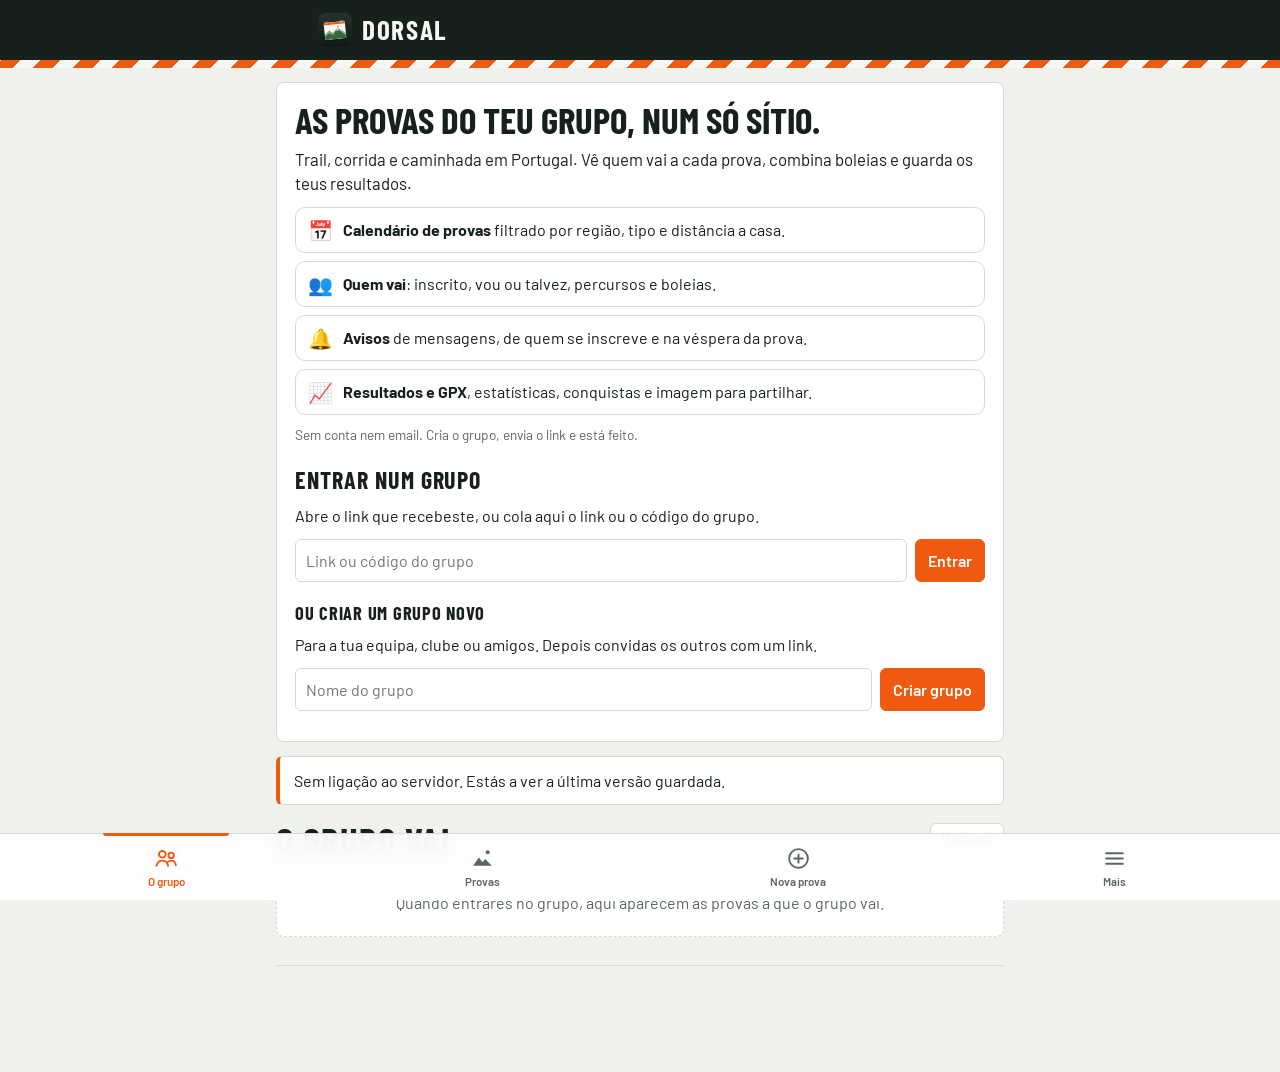
==== index.html @ 6f3d1b18 "Revisão: índices, função antiga de criar grupo fechada, registo anónimo de erros, nota na privacidad" ====
<!doctype html>
<html lang="pt-PT">
<head>
<meta charset="utf-8">
<meta name="viewport" content="width=device-width,initial-scale=1,viewport-fit=cover">
<title>Dorsal</title>
<meta name="description" content="Quem do grupo vai a que prova de trail, com o link de inscrição à mão.">
<meta name="theme-color" content="#17211B">
<link rel="manifest" href="manifest.webmanifest?v=2">
<link rel="icon" href="icons/dorsal-v2.svg" type="image/svg+xml">
<link rel="apple-touch-icon" href="icons/apple-touch-icon-v2.png">
<meta name="apple-mobile-web-app-capable" content="yes">
<meta name="apple-mobile-web-app-title" content="Dorsal">
<meta name="apple-mobile-web-app-status-bar-style" content="black-translucent">
<link rel="preconnect" href="https://fonts.googleapis.com">
<link rel="stylesheet" href="https://fonts.googleapis.com/css2?family=Barlow+Condensed:wght@500;600;700&family=Barlow:wght@400;500;600&display=swap">
<link rel="stylesheet" href="app.css?v=42">
</head>
<body>
<div class="topbar"><div class="wrap brand"><button class="menu-btn" id="menuBtn" aria-label="Abrir menu" aria-expanded="false" aria-controls="menu"><span></span><span></span><span></span></button><img src="icons/dorsal-v2.svg" alt="" width="34" height="34"><span>Dorsal</span><button class="me-btn" id="meBtn" hidden></button></div></div>
<div class="ribbon" aria-hidden="true"></div>
<div class="scrim" id="scrim" hidden></div>
<nav class="drawer" id="menu" aria-label="Secções" hidden>
  <div class="drawer-head"><span>Dorsal</span><button class="drawer-x" id="menuX" aria-label="Fechar menu">✕</button></div>
  <ul id="menuList"></ul>
  <p class="drawer-foot">Conteúdos com fontes no fim de cada secção. Não substituem aconselhamento médico.</p>
</nav>
<div id="ptr" class="ptr" aria-hidden="true"><span class="ptr-ic"></span><span class="ptr-t">Puxa para actualizar</span></div>
<main class="wrap">
  <section id="pg-sec" hidden></section>
  <div id="pg-provas">

  <section id="entrar" class="panel" hidden>
    <div id="hero" class="hero" hidden>
      <h1>As provas do teu grupo, num só sítio.</h1>
      <p class="lead">Trail, corrida e caminhada em Portugal. Vê quem vai a cada prova, combina boleias e guarda os teus resultados.</p>
      <ul class="feat">
        <li><b>📅</b><span><strong>Calendário de provas</strong> filtrado por região, tipo e distância a casa.</span></li>
        <li><b>👥</b><span><strong>Quem vai</strong>: inscrito, vou ou talvez, percursos e boleias.</span></li>
        <li><b>🔔</b><span><strong>Avisos</strong> de mensagens, de quem se inscreve e na véspera da prova.</span></li>
        <li><b>📈</b><span><strong>Resultados e GPX</strong>, estatísticas, conquistas e imagem para partilhar.</span></li>
      </ul>
      <p class="hint">Sem conta nem email. Cria o grupo, envia o link e está feito.</p>
    </div>
    <div class="row between"><h2>Entrar num grupo</h2><button class="linkbtn" id="entrarX" type="button" hidden>Cancelar</button></div>
    <p>Abre o link que recebeste, ou cola aqui o link ou o código do grupo.</p>
    <form id="codigoForm" class="inline">
      <input id="codigo" autocomplete="off" placeholder="Link ou código do grupo" aria-label="Link ou código do grupo">
      <button class="btn primary" type="submit">Entrar</button>
    </form>
    <p class="hint" id="codigoMsg"></p>
    <h2 class="sub2">Ou criar um grupo novo</h2>
    <p>Para a tua equipa, clube ou amigos. Depois convidas os outros com um link.</p>
    <form id="criarForm" class="inline">
      <input id="criarNome" maxlength="40" autocomplete="off" placeholder="Nome do grupo" aria-label="Nome do grupo novo">
      <button class="btn primary" type="submit">Criar grupo</button>
    </form>
    <p class="hint" id="criarMsg"></p>
  </section>

  <section id="quem" class="panel" hidden>
    <h2>Quem és tu?</h2>
    <p>Escolhe o teu nome. O telemóvel lembra-se para a próxima.</p>
    <div class="names" id="nomes"></div>
    <form id="novoForm" class="inline">
      <input id="novoNome" maxlength="30" placeholder="Não estou na lista: o meu nome" aria-label="O teu nome">
      <button class="btn primary" type="submit">Juntar-me</button>
    </form>
  </section>

  <div id="status" class="notice" hidden><p id="statusText"></p></div>

  <div id="app">
    <section id="view-prova" hidden></section>
    <div id="lista">
    <div class="pg-head" id="pgHead"><h1 id="pgTitle">O grupo vai</h1><button class="btn small" id="resumoBtn" aria-label="Resumo para o WhatsApp">Resumo</button>
      <div class="seg vista" id="vistaSeg" role="group" aria-label="Vista"><button type="button" data-v="lista">Lista</button><button type="button" data-v="cal">Calendário</button></div></div>

    <section id="resumo" class="msg" hidden>
      <p class="hint">Provas das próximas 6 semanas em que alguém do grupo marcou presença.</p>
      <textarea id="resumoText" readonly aria-label="Resumo para o WhatsApp"></textarea>
      <div class="row"><button class="btn primary small" id="resumoCopy">Copiar</button><a class="btn small" id="resumoWa" target="_blank" rel="noopener">Abrir no WhatsApp</a></div>
    </section>

    <section id="view-grupo"></section>

    <section id="view-todas" hidden>
      <div class="regioes" id="regioes" role="group" aria-label="Região"></div>
      <div class="regioes tiposbar" id="tipos" role="group" aria-label="Tipo de percurso"></div>
      <p class="hint" id="tiposTxt"></p>
      <div class="searchrow">
        <input class="q" id="q" type="search" placeholder="Procurar prova ou terra" aria-label="Procurar">
        <button class="btn" id="maisBtn" type="button" aria-expanded="false" aria-controls="maisFiltros">Filtros</button>
      </div>
      <div id="maisFiltros" class="mais" hidden>
        <div class="tools2">
          <label>Distrito<select id="fDistrito"><option value="">Todos os distritos</option></select></label>
          <label>Mês<select id="fMes"><option value="">Todos os meses</option></select></label>
        </div>
        <div class="mf-bloco">
          <strong>Distância de casa</strong>
          <div class="inline"><button class="btn small" id="geoBtn" type="button">Usar a minha localização</button><input id="casaIn" list="concelhosList" autocomplete="off" placeholder="ou escreve o teu concelho" aria-label="O teu concelho"></div>
          <p class="hint" id="casaTxt"></p>
          <div class="chips" id="raios" role="group" aria-label="Raio"></div>
        </div>
      </div>
      <datalist id="concelhosList"></datalist>
      <div id="todasList"></div>
    </section>

    <section id="view-nova" hidden>
      <div class="seg novatipo" id="novaTipo" role="group" aria-label="O que queres marcar">
        <button type="button" data-t="prova" aria-pressed="true">Prova</button><button type="button" data-t="treino" aria-pressed="false">Treino do grupo</button>
      </div>
      <form class="form" id="novaForm">
        <label class="full" for="nNome"><span id="nNomeL">Nome da prova</span><input id="nNome" required maxlength="120"></label>
        <label for="nData">Data<input id="nData" type="date" required></label>
        <label for="nHora" class="sotreino" hidden>Hora<input id="nHora" type="time"></label>
        <label class="sotreino" for="nRep" hidden>Repetir<select id="nRep"><option value="1">Só este dia</option><option value="4">Todas as semanas, 4 semanas</option><option value="8">Todas as semanas, 8 semanas</option><option value="12">Todas as semanas, 12 semanas</option></select></label>
        <label class="full sotreino" for="nPonto" hidden>Ponto de encontro<input id="nPonto" maxlength="120" placeholder="Por exemplo: parque de estacionamento da Peninha"></label>
        <label for="nDistrito">Distrito<select id="nDistrito"></select></label>
        <label for="nConcelho">Concelho ou terra<input id="nConcelho" maxlength="80"></label>
        <label for="nDist"><span id="nDistL">Distâncias <span class="hint">por exemplo 12K, 25K, caminhada 8K</span></span><input id="nDist" maxlength="120"></label>
        <label class="full soprova" for="nInsc">Link de inscrição<input id="nInsc" type="url" placeholder="https://"></label>
        <label class="full" for="nInfo"><span id="nInfoL">Link com mais informação</span><input id="nInfo" type="url" placeholder="https://"></label>
        <div class="full row"><button class="btn primary" type="submit" id="novaBtn">Acrescentar prova</button><span class="hint" id="novaMsg"></span></div>
      </form>
    </section>
    </div>
  </div>

  <footer class="foot">
    <button class="linkbtn" id="partilhar">Convidar alguém para o grupo</button>
    <button class="linkbtn" id="editarBtn" hidden>Nome e logótipo do grupo</button>
    <button class="linkbtn" id="pushBtn" hidden>Activar notificações</button>
    <button class="linkbtn" id="sair">Mudar de pessoa</button>
  </footer>
  <section id="convite" class="panel" hidden>
    <div class="row between"><h2>Convidar para o grupo</h2><button class="linkbtn" id="conviteX" type="button">Fechar</button></div>
    <p>Quem está ao teu lado aponta a câmara do telemóvel para o código. Para os outros, envia o link.</p>
    <div class="qr" id="qrBox" aria-label="Código QR com o link do grupo"></div>
    <div class="row"><button class="btn primary small" id="conviteShare" type="button">Enviar link</button><button class="btn small" id="conviteCopy" type="button">Copiar link</button></div>
    <p class="hint">Quem tiver este link entra no grupo. Partilha-o só com quem queres lá.</p>
  </section>
  <section id="editarGrupo" class="panel" hidden>
    <h2>O vosso grupo</h2>
    <form id="gForm" class="form gform">
      <div class="full row"><img id="gPrev" class="gprev" src="icons/dorsal-v2.svg" alt="Logótipo do grupo" width="72" height="72">
        <div class="row"><label class="btn small" for="gFicheiro">Escolher imagem</label><input id="gFicheiro" type="file" accept="image/*" class="vh"><button type="button" class="linkbtn" id="gTirar">Tirar logótipo</button></div></div>
      <label class="full" for="gNome">Nome do grupo<input id="gNome" maxlength="40" required></label>
      <div class="full row"><button class="btn primary" type="submit">Guardar</button><span class="hint" id="gMsg"></span></div>
    </form>
    <p class="hint">Fica igual para todos os membros do grupo.</p>
    <div id="adminBox" class="adminbox"></div>
  </section>
  </div>
</main>
<nav class="bottomnav" aria-label="Navegação">
  <button class="tab" id="tab-grupo" data-tab="grupo"><svg viewBox="0 0 24 24" aria-hidden="true"><circle cx="8" cy="8" r="3.2"/><circle cx="16.5" cy="9" r="2.6"/><path d="M2.5 19c.6-3.3 2.8-5 5.5-5s4.9 1.7 5.5 5M13.5 15.2c.9-.8 1.9-1.2 3-1.2 2.3 0 4 1.5 4.5 4.5"/></svg><span>O grupo</span><b class="badge" id="nGrupo"></b></button>
  <button class="tab" id="tab-todas" data-tab="todas"><svg viewBox="0 0 24 24" aria-hidden="true"><path d="M3 19l5.5-8 3.5 4.5 2.5-3L21 19z"/><circle cx="17" cy="6" r="2"/></svg><span>Provas</span><b class="badge muted" id="nTodas"></b></button>
  <button class="tab" id="tab-nova" data-tab="nova"><svg viewBox="0 0 24 24" aria-hidden="true"><circle cx="12" cy="12" r="9"/><path d="M12 8v8M8 12h8"/></svg><span>Nova prova</span></button>
  <button class="tab" id="tab-menu" type="button"><svg viewBox="0 0 24 24" aria-hidden="true"><path d="M4 7h16M4 12h16M4 17h16"/></svg><span>Mais</span></button>
</nav>
<div class="toast" id="toast" hidden></div>
<script src="config.js?v=42"></script>
<script src="conteudos.js?v=42"></script>
<script src="lugares.js?v=42"></script>
<script src="gpx.js?v=42"></script>
<script src="app.js?v=42"></script>
</body>
</html>
---- app.css ----
/* Dorsal: uma coluna de "dorsais" (cartões de prova com a data em forma de dorsal) sob a fita de balizagem. */
:root{
  --bg:#eef1ec; --surface:#ffffff; --fg:#17211b; --muted:#5b685f; --line:#d5dbd2;
  --accent:#ee5a0f; --accent-ink:#ffffff; --green:#2e6b43; --green-soft:#e1efe5;
  --orange-soft:#fde9dc; --chip:#f3f5f1; --bar:#17211b; --bar-ink:#f6f7f2;
  --display:"Barlow Condensed","Arial Narrow",system-ui,sans-serif;
  --body:"Barlow",system-ui,-apple-system,"Segoe UI",sans-serif;
  color-scheme:light;
}
@media (prefers-color-scheme: dark){:root{
  --bg:#0f1511; --surface:#18201a; --fg:#e6ece5; --muted:#9aa89e; --line:#2c372f;
  --accent:#ff7a33; --accent-ink:#1a0d04; --green:#7fc495; --green-soft:#1f3326;
  --orange-soft:#3a2416; --chip:#202a22; --bar:#0b100c; color-scheme:dark}}
*{box-sizing:border-box}
[hidden]{display:none!important}
html{-webkit-text-size-adjust:100%}
body{margin:0;background:var(--bg);color:var(--fg);font-family:var(--body);font-size:16px;line-height:1.45;padding-bottom:calc(92px + env(safe-area-inset-bottom,0px))}
.wrap{max-width:760px;margin:0 auto;padding-left:max(16px,env(safe-area-inset-left,0px));padding-right:max(16px,env(safe-area-inset-right,0px))}
.topbar{background:var(--bar);color:var(--bar-ink);padding-top:env(safe-area-inset-top,0px);position:sticky;top:0;z-index:5}
.brand{display:flex;align-items:center;gap:10px;padding-block:10px}
.brand > span{font-family:var(--display);font-weight:700;font-size:1.7rem;letter-spacing:.06em;text-transform:uppercase}
@media (max-width:420px){.brand > span{font-size:1.45rem;letter-spacing:.04em}.brand{gap:8px}}
.ribbon{height:8px;background:repeating-linear-gradient(-45deg,var(--accent) 0 14px,#f6f7f2 14px 28px)}
.sub{color:var(--muted);margin:14px 0 4px}
button,input,select,textarea{font:inherit;color:inherit}
button{cursor:pointer}
:focus-visible{outline:3px solid var(--accent);outline-offset:2px}
.me-btn{margin-left:auto;display:flex;align-items:center;gap:8px;max-width:60%;min-width:0;border:1px solid #3a463d;background:rgba(255,255,255,.04);color:var(--bar-ink);border-radius:999px;padding:4px 14px 4px 4px;font-weight:600;text-align:left}
.me-btn .glogo{width:32px;height:32px;border-radius:50%;flex:none;object-fit:cover;box-shadow:0 0 0 2px rgba(246,247,242,.18)}
.me-btn .gtxt{display:flex;flex-direction:column;min-width:0;line-height:1.15}
.me-btn .gnome{font-family:var(--display);font-weight:700;text-transform:uppercase;letter-spacing:.04em;font-size:.95rem;white-space:nowrap;overflow:hidden;text-overflow:ellipsis}
.me-btn .pnome{font-size:.78rem;font-weight:500;opacity:.8;white-space:nowrap;overflow:hidden;text-overflow:ellipsis}
.me-btn:not(:has(.glogo)){padding-left:14px}
.panel{background:var(--surface);border:1px solid var(--line);border-radius:8px;padding:18px;margin:14px 0}
.panel h2{font-family:var(--display);text-transform:uppercase;letter-spacing:.04em;margin:0 0 6px;font-size:1.5rem}
.panel p{margin:0 0 12px}
.names{display:flex;flex-wrap:wrap;gap:8px;margin-bottom:14px}
.names button{border:1px solid var(--line);background:var(--chip);border-radius:999px;padding:7px 14px;font-weight:600}
.notice{background:var(--surface);border:1px solid var(--line);border-left:4px solid var(--accent);padding:12px 14px;border-radius:6px;margin:10px 0}
.notice p{margin:0}
.row{display:flex;flex-wrap:wrap;gap:8px;align-items:center}
.between{justify-content:space-between}
.inline{display:flex;gap:8px;flex-wrap:wrap}
.inline input{flex:1 1 200px;min-width:0}
.tabs{display:flex;gap:4px;border-bottom:2px solid var(--line);margin:10px 0 14px;overflow-x:auto}
.tab{background:none;border:0;padding:10px 12px;font-family:var(--display);font-weight:600;font-size:1.15rem;text-transform:uppercase;letter-spacing:.04em;color:var(--muted);border-bottom:3px solid transparent;margin-bottom:-2px;white-space:nowrap}
.tab[aria-selected="true"]{color:var(--fg);border-bottom-color:var(--accent)}
.tab .n{font-variant-numeric:tabular-nums;font-weight:500}
.tools{display:grid;grid-template-columns:1fr 1fr 1fr;gap:8px;margin-bottom:12px}
input,select{padding:9px 10px;border:1px solid var(--line);border-radius:6px;background:var(--surface);min-width:0;width:100%}
@media (max-width:560px){.tools{grid-template-columns:1fr 1fr}.tools .q{grid-column:1/-1}}
.btn{border:1px solid var(--line);background:var(--surface);color:var(--fg);border-radius:6px;padding:8px 12px;font-weight:600;text-decoration:none;display:inline-block}
.btn.primary{background:var(--accent);color:var(--accent-ink);border-color:var(--accent)}
.btn.small{padding:5px 10px;font-size:.9rem}
.month{font-family:var(--display);text-transform:uppercase;letter-spacing:.08em;font-weight:600;color:var(--muted);margin:22px 0 8px;font-size:1rem}
.list{display:flex;flex-direction:column;gap:10px}
.card{display:grid;grid-template-columns:78px 1fr;gap:14px;background:var(--surface);border:1px solid var(--line);border-radius:8px;padding:14px}
.bib{position:relative;align-self:start;border:2px solid var(--fg);border-radius:6px;text-align:center;padding:12px 4px 6px;background:var(--surface)}
.bib::before,.bib::after{content:"";position:absolute;top:5px;width:6px;height:6px;border-radius:50%;background:var(--bg);border:1px solid var(--muted)}
.bib::before{left:6px}.bib::after{right:6px}
.bib .d{font-family:var(--display);font-weight:700;font-size:2.1rem;line-height:1;font-variant-numeric:tabular-nums}
.bib .m{font-family:var(--display);font-weight:600;text-transform:uppercase;letter-spacing:.08em;font-size:.95rem}
.bib .w{font-size:.75rem;color:var(--muted)}
.info{min-width:0;display:flex;flex-direction:column;gap:6px}
.info h3{margin:0;font-family:var(--display);font-weight:600;font-size:1.35rem;line-height:1.1;overflow-wrap:anywhere}
.meta{color:var(--muted);font-size:.92rem}
.meta strong{color:var(--fg);font-weight:600}
.dist{display:flex;flex-wrap:wrap;gap:4px}
.dist span{background:var(--chip);border-radius:4px;padding:1px 7px;font-size:.82rem}
.people{display:flex;flex-wrap:wrap;gap:5px}
.p{border-radius:999px;padding:2px 10px;font-size:.85rem;border:1px solid transparent}
.p.inscrito{background:var(--green-soft);color:var(--green);border-color:var(--green);font-weight:600}
.p.vou{background:var(--orange-soft);border-color:var(--accent)}
.p.talvez{border:1px dashed var(--muted);color:var(--muted)}
.seg{display:inline-flex;align-self:flex-start;border:1px solid var(--line);border-radius:6px;overflow:hidden}
.seg button{border:0;background:var(--surface);padding:6px 11px;font-weight:600;font-size:.9rem;border-right:1px solid var(--line)}
.seg button:last-child{border-right:0}
.seg button[aria-pressed="true"].inscrito{background:var(--green);color:var(--surface)}
.seg button[aria-pressed="true"].vou{background:var(--accent);color:var(--accent-ink)}
.seg button[aria-pressed="true"].talvez{background:var(--muted);color:var(--surface)}
.links{display:flex;flex-wrap:wrap;gap:14px;align-items:center;font-size:.93rem}
.links a{color:var(--fg);font-weight:600;text-decoration-color:var(--accent);text-underline-offset:3px}
.linkbtn{background:none;border:0;padding:0;font-weight:600;text-decoration:underline;text-decoration-color:var(--line);text-underline-offset:3px;color:var(--muted)}
.msg{margin:6px 0;display:flex;flex-direction:column;gap:6px}
.msg textarea{width:100%;min-height:150px;border:1px solid var(--line);border-radius:6px;background:var(--bg);padding:10px;font-size:.92rem;resize:vertical}
.empty{background:var(--surface);border:1px dashed var(--line);border-radius:8px;padding:22px;color:var(--muted);text-align:center}
.form{background:var(--surface);border:1px solid var(--line);border-radius:8px;padding:16px;display:grid;grid-template-columns:1fr 1fr;gap:12px}
.form label{display:flex;flex-direction:column;gap:4px;font-weight:600;font-size:.92rem;min-width:0}
.form .full{grid-column:1/-1}
@media (max-width:560px){.form{grid-template-columns:1fr}.card{grid-template-columns:64px 1fr;gap:10px}.bib .d{font-size:1.7rem}}
.hint{color:var(--muted);font-size:.85rem;font-weight:400}
.owner{font-size:.82rem;color:var(--muted);font-variant-numeric:tabular-nums}
.foot{display:flex;gap:18px;flex-wrap:wrap;margin-top:28px;padding-top:14px;border-top:1px solid var(--line)}
.titlebtn{all:unset;cursor:pointer;text-decoration:underline;text-decoration-color:transparent;text-underline-offset:3px}
.titlebtn:hover,.titlebtn:focus-visible{text-decoration-color:var(--accent)}
.back{background:none;border:0;padding:12px 0 6px;font-weight:600;color:var(--muted)}
.detalhe{display:flex;flex-direction:column;gap:14px;margin-top:4px}
.detalhe .titulo{margin:0;font-family:var(--display);font-weight:700;font-size:1.7rem;line-height:1.05;overflow-wrap:anywhere}
.eu{display:flex;flex-wrap:wrap;gap:10px;align-items:center}
.gente{display:flex;flex-direction:column;gap:10px}
.grupo-bloco{background:var(--surface);border:1px solid var(--line);border-radius:8px;padding:12px 14px}
.grupo-bloco.inscrito{border-left:4px solid var(--green)}
.grupo-bloco.vou{border-left:4px solid var(--accent)}
.grupo-bloco.talvez{border-left:4px dashed var(--muted)}
.grupo-bloco h3{margin:0 0 6px;font-family:var(--display);text-transform:uppercase;letter-spacing:.05em;font-size:1.1rem}
.grupo-bloco h3 .n{color:var(--muted);font-variant-numeric:tabular-nums}
.grupo-bloco p{margin:0}
.pessoas{list-style:none;margin:0;padding:0;display:flex;flex-direction:column}
.pessoa{display:flex;justify-content:space-between;align-items:center;padding:7px 0;border-top:1px solid var(--line)}
.pessoa:first-child{border-top:0}
.pessoa .nome{font-weight:600}
.pessoa .tag{font-size:.8rem;color:var(--green);font-weight:600}
.falta summary{cursor:pointer;color:var(--muted);font-weight:600}
.falta p{margin:6px 0 0}
.menu-btn{display:inline-flex;flex-direction:column;justify-content:center;gap:4px;width:40px;height:40px;margin-left:-8px;padding:9px;background:none;border:0;border-radius:6px}
.menu-btn span{display:block;height:2px;background:var(--bar-ink);border-radius:2px}
.scrim{position:fixed;inset:0;background:rgba(0,0,0,.45);z-index:20}
.drawer{position:fixed;top:0;bottom:0;left:0;width:min(84vw,320px);background:var(--surface);z-index:21;display:flex;flex-direction:column;padding-top:env(safe-area-inset-top,0px);padding-bottom:env(safe-area-inset-bottom,0px);box-shadow:4px 0 24px rgba(0,0,0,.25);overflow-y:auto;animation:entra .18s ease-out}
@keyframes entra{from{transform:translateX(-100%)}to{transform:none}}
@media (prefers-reduced-motion:reduce){.drawer{animation:none}}
.drawer-head{display:flex;align-items:center;justify-content:space-between;background:var(--bar);color:var(--bar-ink);padding:14px 16px;border-bottom:6px solid var(--accent)}
.drawer-head span{font-family:var(--display);font-weight:700;font-size:1.5rem;letter-spacing:.06em;text-transform:uppercase}
.drawer-x{background:none;border:0;color:var(--bar-ink);font-size:1.2rem;padding:6px}
.drawer ul{list-style:none;margin:8px 0;padding:0}
.drawer li a{display:flex;align-items:center;gap:12px;padding:12px 18px;color:var(--fg);text-decoration:none;font-weight:600;border-left:4px solid transparent}
.drawer li a[aria-current="page"]{border-left-color:var(--accent);background:var(--chip)}
.drawer li a .ic{width:26px;text-align:center;color:var(--accent);font-size:1.05rem}
.drawer li.sep{height:1px;background:var(--line);margin:6px 16px}
.drawer-foot{margin:auto 16px 16px;color:var(--muted);font-size:.8rem}
.sec h1{font-family:var(--display);text-transform:uppercase;letter-spacing:.04em;font-size:2rem;line-height:1;margin:18px 0 6px}
.sec .lead{color:var(--muted);margin:0 0 14px}
.sec h2{font-family:var(--display);text-transform:uppercase;letter-spacing:.05em;font-size:1.25rem;margin:22px 0 6px}
.sec p{margin:0 0 10px}
.sec ul.pl{margin:0 0 10px;padding-left:20px}
.sec ul.pl li{margin-bottom:5px}
.sec sup a{color:var(--accent);text-decoration:none;font-weight:600;font-size:.75em;padding:0 1px}
.factos{display:grid;grid-template-columns:repeat(auto-fit,minmax(150px,1fr));gap:8px;margin:6px 0 4px}
.facto{background:var(--surface);border:1px solid var(--line);border-top:4px solid var(--accent);border-radius:8px;padding:12px}
.facto b{display:block;font-family:var(--display);font-size:1.7rem;line-height:1.05;font-variant-numeric:tabular-nums}
.facto span{font-size:.88rem;color:var(--muted)}
.nota{background:var(--surface);border:1px solid var(--line);border-left:4px solid var(--green);border-radius:6px;padding:10px 12px;font-size:.92rem;margin:12px 0}
.linha{list-style:none;margin:8px 0;padding:0 0 0 18px;border-left:3px solid var(--line)}
.linha li{position:relative;margin-bottom:16px}
.linha li::before{content:"";position:absolute;left:-26px;top:5px;width:13px;height:13px;border-radius:50%;background:var(--surface);border:3px solid var(--accent)}
.linha b{display:block;font-family:var(--display);font-size:1.2rem;letter-spacing:.03em}
.termos{margin:6px 0;display:flex;flex-direction:column;gap:2px}
.termos dt{font-weight:600;margin-top:10px}
.termos dd{margin:2px 0 0;color:var(--muted)}
.check{background:var(--surface);border:1px solid var(--line);border-radius:8px;padding:10px 14px;margin:10px 0}
.check h2{margin:4px 0 6px}
.check label{display:flex;gap:10px;align-items:flex-start;padding:7px 0;border-top:1px solid var(--line);cursor:pointer}
.check label:first-of-type{border-top:0}
.check input{width:20px;height:20px;flex:none;margin:1px 0 0;accent-color:var(--green)}
.check input:checked+span{color:var(--muted);text-decoration:line-through}
.prog{font-size:.9rem;color:var(--muted);margin:0 0 4px}
.calc{background:var(--surface);border:1px solid var(--line);border-radius:8px;padding:14px;margin:12px 0}
.calc h2{margin:0 0 8px}
.calc .campos{display:grid;grid-template-columns:1fr 1fr;gap:10px}
.calc label{display:flex;flex-direction:column;gap:4px;font-weight:600;font-size:.9rem}
.calc .res{margin-top:12px;padding-top:10px;border-top:1px solid var(--line)}
.calc .res b{font-family:var(--display);font-size:1.6rem;font-variant-numeric:tabular-nums}
.fontes{margin-top:26px;padding-top:12px;border-top:2px solid var(--line);font-size:.85rem;color:var(--muted)}
.fontes ol{padding-left:22px;margin:6px 0}
.fontes li{margin-bottom:6px;overflow-wrap:anywhere}
.fontes a{color:var(--muted)}
.gprev{width:72px;height:72px;border-radius:50%;object-fit:cover;border:1px solid var(--line);margin-right:8px}
.vh{position:absolute;width:1px;height:1px;opacity:0;pointer-events:none}
.gform{padding:0;border:0}
.tiposbar{margin-top:0!important}
#tiposTxt{margin:-4px 0 8px}
.regioes{display:flex;gap:6px;margin-top:12px;overflow-x:auto;padding:2px 0 10px;margin-bottom:2px;scrollbar-width:none}
.regioes::-webkit-scrollbar{display:none}
.chip-reg{flex:none;border:1px solid var(--line);background:var(--surface);border-radius:999px;padding:6px 12px;font-weight:600;font-size:.9rem;white-space:nowrap}
.chip-reg .n{color:var(--muted);font-weight:500;font-variant-numeric:tabular-nums}
.chip-reg[aria-pressed="true"]{background:var(--fg);color:var(--bg);border-color:var(--fg)}
.chip-reg[aria-pressed="true"] .n{color:inherit;opacity:.75}
.mais{background:var(--surface);border:1px solid var(--line);border-radius:8px;padding:12px 14px;margin:10px 0 4px;display:flex;flex-direction:column;gap:14px}
.mf-bloco{display:flex;flex-direction:column;gap:8px}
.mf-bloco .hint{margin:0}
.chips{display:flex;flex-wrap:wrap;gap:6px}
.chip-reg:disabled{opacity:.45}
#maisBtn{margin-bottom:4px}
.acoes{display:flex;flex-wrap:wrap;gap:8px}
.meteo{display:flex;flex-wrap:wrap;align-items:baseline;gap:4px 10px;background:var(--surface);border:1px solid var(--line);border-radius:8px;padding:10px 14px}
.meteo b{font-family:var(--display);font-size:1.5rem;font-variant-numeric:tabular-nums}
.meteo small{flex-basis:100%;color:var(--muted);font-size:.78rem}
.plano{display:flex;flex-direction:column;gap:8px;background:var(--surface);border:1px solid var(--line);border-radius:8px;padding:12px 14px}
.plano select,.plano input{max-width:320px}
.lug{display:flex;align-items:center;gap:8px;font-size:.92rem}
.lug select{width:auto}
.ptag{display:flex;gap:6px;flex-wrap:wrap;justify-content:flex-end;font-size:.8rem;color:var(--muted)}
.ptag .car{color:var(--green);font-weight:600}
.ptag .car.precisa{color:var(--accent)}
.boleias{border-left:4px solid var(--green)}
.boleias p{margin:4px 0 0}
.proxima{display:flex;flex-direction:column;align-items:flex-start;gap:2px;width:100%;text-align:left;background:var(--fg);color:var(--bg);border:0;border-radius:10px;padding:14px 16px;margin:4px 0 10px;border-left:6px solid var(--accent)}
.proxima .k{font-size:.75rem;text-transform:uppercase;letter-spacing:.08em;opacity:.75;font-weight:600}
.proxima .t{font-family:var(--display);font-weight:700;font-size:1.45rem;line-height:1.1}
.proxima .s{font-size:.88rem;opacity:.85}
.drawer li.lbl{padding:8px 18px 2px;font-size:.75rem;text-transform:uppercase;letter-spacing:.08em;color:var(--muted);font-weight:600}
.panel h2.sub2{font-size:1.15rem;margin-top:18px}
.bottomnav{position:fixed;left:0;right:0;bottom:0;z-index:15;display:grid;grid-template-columns:repeat(4,1fr);background:color-mix(in srgb,var(--surface) 92%,transparent);backdrop-filter:saturate(1.4) blur(12px);-webkit-backdrop-filter:saturate(1.4) blur(12px);border-top:1px solid var(--line);padding:6px max(8px,env(safe-area-inset-left,0px)) calc(6px + env(safe-area-inset-bottom,0px))}
.bottomnav .tab{position:relative;display:flex;flex-direction:column;align-items:center;gap:2px;background:none;border:0;padding:6px 0 4px;color:var(--muted);font-family:var(--body);font-size:.72rem;font-weight:600;text-transform:none;letter-spacing:0;margin:0}
.bottomnav svg{width:25px;height:25px;fill:none;stroke:currentColor;stroke-width:1.8;stroke-linecap:round;stroke-linejoin:round}
.bottomnav #tab-todas svg path,.bottomnav #tab-todas svg circle{fill:currentColor;stroke:none}
.bottomnav .tab[aria-current="page"]{color:var(--accent)}
.bottomnav .tab[aria-current="page"]::before{content:"";position:absolute;top:-7px;left:30%;right:30%;height:3px;border-radius:0 0 3px 3px;background:var(--accent)}
.badge{position:absolute;top:0;left:calc(50% + 8px);min-width:18px;height:18px;padding:0 5px;border-radius:9px;background:var(--accent);color:var(--accent-ink);font-size:.68rem;line-height:18px;font-weight:700;font-variant-numeric:tabular-nums}
.badge:empty{display:none}
.badge.muted{background:var(--chip);color:var(--muted);border:1px solid var(--line)}
.pg-head{display:flex;align-items:center;justify-content:space-between;gap:10px;margin:16px 0 10px}
.pg-head h1{font-family:var(--display);text-transform:uppercase;letter-spacing:.04em;font-size:1.9rem;line-height:1;margin:0;min-width:0;overflow:hidden;text-overflow:ellipsis;white-space:nowrap}
.searchrow{display:flex;gap:8px;margin-bottom:10px}
.searchrow .q{flex:1}
#maisBtn{flex:none}
#resumoBtn{white-space:nowrap;flex:none}
#maisBtn.on{background:var(--fg);color:var(--bg);border-color:var(--fg)}
.tools2{display:grid;grid-template-columns:1fr 1fr;gap:8px}
.tools2 label{display:flex;flex-direction:column;gap:4px;font-weight:600;font-size:.85rem}
.cd.urg{color:var(--accent);font-weight:700}
.bib{cursor:pointer}
.historico{margin-top:8px}
.quadro{background:var(--surface);border:1px solid var(--line);border-radius:8px;padding:12px 14px;margin-bottom:10px}
.quadro ol{list-style:none;margin:8px 0 0;padding:0}
.quadro li{display:flex;align-items:center;gap:10px;padding:6px 0;border-top:1px solid var(--line)}
.quadro li:first-child{border-top:0}
.quadro .pos{width:24px;height:24px;border-radius:50%;background:var(--chip);display:grid;place-items:center;font-weight:700;font-size:.8rem;flex:none}
.quadro li:first-child .pos{background:var(--accent);color:var(--accent-ink)}
.quadro .qn{flex:1;font-weight:600}
.quadro .qc{color:var(--muted);font-variant-numeric:tabular-nums;font-size:.9rem}
.quadro li.eu .qn::after{content:" (tu)";color:var(--muted);font-weight:400}
.histlista{list-style:none;margin:0;padding:0;display:flex;flex-direction:column;gap:8px}
.hist{background:var(--surface);border:1px solid var(--line);border-radius:8px;padding:10px 14px;display:flex;flex-direction:column;gap:6px}
.hist-top{display:flex;gap:10px;align-items:baseline}
.hist-top .hd{color:var(--muted);font-size:.82rem;white-space:nowrap;font-variant-numeric:tabular-nums}
.hist-top .titlebtn{font-weight:600}
.tempoform{display:flex;align-items:center;gap:8px}
.tempoform .tempo{width:110px}
.conversa{border-left:4px solid var(--accent)}
.conv{list-style:none;margin:6px 0 10px;padding:0;display:flex;flex-direction:column;gap:8px}
.conv li{background:var(--chip);border-radius:10px 10px 10px 2px;padding:8px 10px;max-width:90%}
.conv li.meu{align-self:flex-end;background:var(--orange-soft);border-radius:10px 10px 2px 10px}
.conv p{margin:2px 0 0;white-space:pre-wrap;overflow-wrap:anywhere}
.cm-top{display:flex;gap:8px;align-items:baseline;font-size:.85rem}
.cm-top .linkbtn{font-size:.78rem;margin-left:auto}
.cm-form{display:flex;gap:8px;align-items:flex-end}
.cm-form textarea{flex:1;min-width:0;border:1px solid var(--line);border-radius:8px;padding:8px 10px;background:var(--surface);resize:vertical}
.linkbtn.com{text-decoration:none}
.plano-treino{background:var(--surface);border:1px solid var(--line);border-radius:8px;padding:12px 14px}
.plano-treino summary{cursor:pointer}
.plano-treino[open] summary{margin-bottom:10px}
.plano-treino .lug{margin-bottom:8px}
table.pt{width:100%;border-collapse:collapse;font-size:.88rem;margin:6px 0}
table.pt th{text-align:left;font-size:.75rem;text-transform:uppercase;letter-spacing:.05em;color:var(--muted);padding:4px 6px;border-bottom:1px solid var(--line)}
table.pt td{padding:6px;border-bottom:1px solid var(--line);vertical-align:top}
table.pt td b{display:block;font-variant-numeric:tabular-nums}
table.pt td small{color:var(--muted)}
table.pt tr.rec td{background:var(--chip)}
table.pt tr.prova td{background:var(--orange-soft);font-weight:600}
.seg.vista{flex:none}
.seg.vista button[aria-pressed="true"]{background:var(--fg);color:var(--bg)}
.cal{background:var(--surface);border:1px solid var(--line);border-radius:10px;padding:12px}
.cal-head{display:flex;align-items:center;justify-content:space-between;margin-bottom:8px}
.cal-head strong{font-family:var(--display);text-transform:uppercase;letter-spacing:.05em;font-size:1.25rem}
.cal-head .btn{font-size:1.2rem;line-height:1;padding:4px 12px}
.cal-sem,.cal-grid{display:grid;grid-template-columns:repeat(7,1fr);gap:4px}
.cal-sem span{text-align:center;font-size:.72rem;color:var(--muted);text-transform:uppercase;letter-spacing:.04em}
.cal-d{aspect-ratio:1;border:0;border-radius:8px;background:none;display:flex;flex-direction:column;align-items:center;justify-content:center;gap:0;padding:0;font-variant-numeric:tabular-nums;color:var(--muted)}
.cal-d:disabled{cursor:default}
.cal-d .n{font-size:.95rem}
.cal-d .pts{font-size:.7rem;line-height:.6;letter-spacing:1px;color:var(--muted)}
.cal-d.tem{background:var(--chip);color:var(--fg);font-weight:600}
.cal-d.grp{background:var(--orange-soft)}
.cal-d.grp .pts{color:var(--accent)}
.cal-d.meu{box-shadow:inset 0 0 0 2px var(--green)}
.cal-d.hoje .n{text-decoration:underline;text-underline-offset:3px;text-decoration-thickness:2px}
.cal-d.sel{background:var(--fg);color:var(--bg)}
.cal-d.sel .pts{color:inherit}
.cal-leg{display:flex;flex-wrap:wrap;align-items:center;gap:4px 6px;margin:10px 0 0}
.lg{display:inline-block;width:12px;height:12px;border-radius:3px}
.lg.tem{background:var(--chip);border:1px solid var(--line)}
.lg.grp{background:var(--orange-soft)}
.lg.meu{box-shadow:inset 0 0 0 2px var(--green)}
.qr{display:grid;place-items:center;background:#fff;border-radius:10px;padding:10px;margin:8px auto 12px;max-width:260px}
.qr svg{width:100%;height:auto;display:block}
.meuano{background:var(--surface);border:1px solid var(--line);border-radius:10px;padding:12px 14px;margin:0 0 10px}
.meuano .k{font-size:.75rem;text-transform:uppercase;letter-spacing:.08em;color:var(--muted);font-weight:600}
.sts{display:flex;gap:18px;margin-top:4px}
.st b{display:block;font-family:var(--display);font-size:1.8rem;line-height:1;font-variant-numeric:tabular-nums}
.st span{font-size:.8rem;color:var(--muted)}
.pushcard,.novasbox{background:var(--surface);border:1px solid var(--line);border-left:4px solid var(--accent);border-radius:10px;padding:12px 14px;margin:0 0 10px;display:flex;flex-direction:column;gap:6px}
.pushcard p{margin:0;font-size:.92rem;color:var(--muted)}
.novasbox{border-left-color:var(--green);align-items:flex-start}
.linkbtn.com.nova{color:var(--accent);font-weight:700}
.bottomnav .tab.temnovas::after{content:"";position:absolute;top:4px;left:calc(50% - 16px);width:9px;height:9px;border-radius:50%;background:var(--green);box-shadow:0 0 0 2px var(--surface)}
.registo{margin-bottom:10px}
.hist > .linkbtn{align-self:flex-start}
.historico .row.between{align-items:center}
.historico .row.between h2{margin-bottom:8px}
.quadro .seg button{padding:3px 10px;font-size:.8rem}
.quadro .seg button[aria-pressed="true"]{background:var(--fg);color:var(--bg)}
.tempoform{flex-wrap:wrap}
.tempoform input{width:84px;flex:1 1 70px;min-width:0}
.meuano .hint{margin:6px 0 0}
.sts{flex-wrap:wrap;gap:12px 18px}
.trilhos{border-left:4px solid #2563eb}
.trilhos .row.between h3{margin:0}
.mapa{height:260px;border-radius:8px;margin:10px 0 6px;background:var(--chip);z-index:0}
.perfil{width:100%;height:auto;display:block;margin:4px 0}
.perfil .grade{stroke:var(--line);stroke-width:1}
.perfil .eixo{fill:var(--muted);font-size:20px;font-family:var(--body)}
.perfil .linha{fill:none;stroke-width:3}
.perfil .area{fill:var(--orange-soft);stroke:none}
.tlista{list-style:none;margin:6px 0 0;padding:0;display:flex;flex-direction:column;gap:6px}
.tlista li{display:flex;flex-wrap:wrap;align-items:center;gap:4px 8px;font-size:.92rem}
.tlista .cor{width:12px;height:12px;border-radius:3px;flex:none}
.tlista .tdados{color:var(--muted);font-variant-numeric:tabular-nums}
.tlista .linkbtn{margin-left:auto;font-size:.8rem}
.gpxpre{display:flex;flex-wrap:wrap;align-items:center;gap:6px}
.leaflet-container{font-family:var(--body)}
.est .esttop{margin:10px 0}
.est .seg button[aria-pressed="true"]{background:var(--fg);color:var(--bg)}
.est .esttop select{width:auto}
.barras{width:100%;height:auto;display:block;background:var(--surface);border:1px solid var(--line);border-radius:8px;margin:6px 0}
.barras .grade{stroke:var(--line)}
.barras .eixo{fill:var(--muted);font-size:17px;font-family:var(--body)}
.barras .val{fill:var(--fg);font-size:15px;font-weight:600;font-family:var(--body)}
.recordes{list-style:none;margin:0;padding:0;display:flex;flex-direction:column;gap:8px}
.recordes li{background:var(--surface);border:1px solid var(--line);border-radius:8px;padding:10px 12px;display:flex;flex-wrap:wrap;align-items:baseline;gap:4px 10px}
.recordes .rl{color:var(--muted);font-size:.85rem;flex-basis:100%}
.recordes strong{font-family:var(--display);font-size:1.4rem}
.conquistas{list-style:none;margin:0;padding:0;display:grid;grid-template-columns:repeat(auto-fill,minmax(150px,1fr));gap:8px}
.conquistas li{display:flex;gap:10px;align-items:center;background:var(--surface);border:1px solid var(--line);border-radius:10px;padding:10px;opacity:.5}
.conquistas li.ok{opacity:1;border-color:var(--accent)}
.conquistas .med{font-size:1.6rem;color:var(--accent);line-height:1}
.conquistas strong{display:block;font-size:.92rem}
.conquistas small{color:var(--muted);font-size:.78rem}
.quadrog tr.eu td{background:var(--orange-soft)}
.toast{position:fixed;left:50%;transform:translateX(-50%);bottom:calc(84px + env(safe-area-inset-bottom,0px));background:var(--fg);color:var(--bg);padding:9px 16px;border-radius:6px;font-weight:600;z-index:10}
/* membros */
.pessoa a.nome,.nomel{color:var(--fg);text-decoration:underline;text-decoration-color:var(--line);text-underline-offset:3px}
.pessoa a.nome:hover,.nomel:hover{text-decoration-color:var(--accent)}
.membros{list-style:none;margin:8px 0;padding:0}
.membros li{border-top:1px solid var(--line)}
.membros a{display:flex;align-items:center;gap:12px;padding:10px 2px;color:var(--fg);text-decoration:none}
.membros .mi{flex:1;display:flex;flex-direction:column;min-width:0}
.membros small{color:var(--muted,#6b6b6b)}
.membros .seta{font-size:1.4rem;color:var(--muted,#888)}
.av{flex:none;display:inline-flex;align-items:center;justify-content:center;width:38px;height:38px;border-radius:50%;background:var(--accent);color:var(--accent-ink);font-weight:800}
.av.grande{width:58px;height:58px;font-size:1.6rem}
.phead{display:flex;align-items:center;gap:14px;margin:6px 0 10px}
.phead h1{margin:0}
.phead .hint{margin:2px 0 0}
.voltar{display:inline-block;margin-bottom:4px;color:var(--fg);text-decoration:none;font-weight:600}
.plist{list-style:none;margin:6px 0;padding:0}
.plist li{display:flex;flex-direction:column;align-items:flex-start;padding:8px 0;border-top:1px solid var(--line)}
.plist li:first-child{border-top:0}
.plist small{color:var(--muted,#6b6b6b)}
.btn.danger{color:#b3261e;border-color:#e3b4ae;margin-left:auto}
@media (prefers-color-scheme: dark){.btn.danger{color:#ff9b8f;border-color:#6b2c26}}
.editfeita{margin-top:8px;padding:12px;border:1px solid var(--line);border-radius:10px;background:var(--surface)}
.editfeita .row{flex-wrap:wrap;gap:8px}
.histacts{gap:14px;flex-wrap:wrap;align-items:center}
.proxima .mt{margin-top:2px;font-weight:600}
/* boas-vindas */
.hero{margin:-4px 0 18px}
.hero h1{font-family:var(--display);font-size:2.3rem;line-height:1.02;text-transform:uppercase;margin:4px 0 8px}
.hero .lead{font-size:1.05rem;margin:0 0 12px}
.feat{list-style:none;padding:0;margin:0 0 10px;display:grid;gap:8px}
.feat li{display:flex;gap:10px;align-items:flex-start;background:var(--surface);border:1px solid var(--line);border-radius:10px;padding:10px 12px}
.feat b{font-size:1.25rem;line-height:1.2}
/* privacidade */
.privlista{list-style:none;padding:0;margin:0}
.privlista li{display:flex;flex-direction:column;padding:8px 0;border-top:1px solid var(--line)}
.privlista li:first-child{border-top:0}
.privacoes{display:grid;gap:12px;margin-top:10px}
.privacoes label{display:flex;flex-direction:column;gap:4px;margin:6px 0 10px;font-weight:600}
.calc.perigo{border-color:#e3b4ae}
.privacoes .btn.danger{margin-left:0}
.adminbox{margin-top:16px;border-top:1px solid var(--line);padding-top:6px}
.adminbox h3{margin:6px 0 4px}
.adminacts{display:grid;gap:14px;margin-top:8px}
.adminacts p{margin:2px 0 6px}
.adminacts .btn.danger{margin-left:0}
label.btn.off{opacity:.45;pointer-events:none}
.admrem{margin-top:16px}.admrem .btn.danger{margin-left:0}
/* treinos */
.novatipo{margin:0 0 12px}
.tagtreino{display:inline-block;font-size:.72rem;font-weight:800;letter-spacing:.04em;text-transform:uppercase;color:#fff;background:#2e6b43;border-radius:999px;padding:2px 9px;margin-bottom:4px}
.card.treino .bib{background:#2e6b43;color:#fff}
.ponto{font-size:.92rem;margin:2px 0 4px}
.card.treino .bib .w,.card.treino .bib .m{color:#dcefe2}
/* ---- polimento da interface ---- */
.drawer li a .ic{display:inline-flex;align-items:center;justify-content:center}
.ic svg{width:21px;height:21px;fill:none;stroke:currentColor;stroke-width:1.8;stroke-linecap:round;stroke-linejoin:round}
.pg-head h1{font-size:clamp(1.55rem,7.2vw,2.3rem);white-space:nowrap;overflow:hidden;text-overflow:ellipsis;min-width:0}
.card{grid-template-columns:70px 1fr;gap:12px;padding:12px 12px 12px 10px;border-radius:12px;box-shadow:0 1px 0 rgba(0,0,0,.03)}
.card .info{display:flex;flex-direction:column;gap:7px;min-width:0}
.card .info>*{margin:0}
.bib{padding:10px 3px 5px;border-radius:8px}
.bib .d{font-size:1.75rem}
.dist span.mais{background:transparent;border:1px dashed var(--line);color:var(--muted,#6b6b6b)}
.accao{display:flex;flex-wrap:wrap;align-items:center;gap:8px 14px}
.accao .links{gap:12px;font-size:.9rem}
.seg button{min-height:36px}
.seg button[aria-pressed="true"]{box-shadow:inset 0 -2px 0 rgba(0,0,0,.15)}
.people{display:flex;flex-wrap:wrap;gap:5px}
.foot{gap:6px 16px}
@media (min-width:700px){.card{grid-template-columns:84px 1fr;padding:16px}}
.dist{align-items:center}
.dist span{line-height:1.5}
/* página da prova */
.acoes.icons{display:grid;grid-template-columns:repeat(auto-fit,minmax(70px,1fr));gap:8px;margin:12px 0}
.acao{display:flex;flex-direction:column;align-items:center;gap:4px;padding:10px 4px;border:1px solid var(--line);border-radius:12px;background:var(--surface);color:var(--fg);font:inherit;font-size:.8rem;font-weight:600;text-decoration:none;cursor:pointer}
.acao .ic{color:var(--accent)}
.acao .ic svg{width:24px;height:24px}
.acao:active{transform:scale(.97)}
#view-prova .eu{display:flex;align-items:center;gap:10px;margin:14px 0 2px;flex-wrap:wrap}
/* secções de conteúdo */
.sechero{display:flex;gap:14px;align-items:flex-start;margin:16px 0 10px}
.sechero h1{margin:2px 0 4px}
.sechero .lead{margin:0}
.secic{flex:none;width:52px;height:52px;border-radius:14px;background:var(--accent);color:#fff;display:flex;align-items:center;justify-content:center}
.secic .ic{color:#fff;font-size:1.4rem}.secic .ic svg{width:28px;height:28px;stroke-width:1.9}
.indice{display:flex;gap:6px;overflow-x:auto;padding:4px 0 10px;scrollbar-width:none;margin:0 -2px}
.indice::-webkit-scrollbar{display:none}
.indice .chip-reg{white-space:nowrap;font-size:.85rem}
.seccard{background:var(--surface);border:1px solid var(--line);border-radius:14px;padding:4px 16px 12px;margin:12px 0;scroll-margin-top:80px}
.seccard h2{display:flex;align-items:center;gap:8px;margin:14px 0 8px !important}
.seccard h2::before{content:"";width:6px;height:18px;border-radius:3px;background:var(--accent);flex:none}
.sec ul.pl{list-style:none;padding-left:0}
.sec ul.pl li{position:relative;padding-left:24px}
.sec ul.pl li::before{content:"";position:absolute;left:4px;top:.55em;width:9px;height:9px;border-radius:50%;border:2px solid var(--accent)}
.sec sup a{background:var(--chip);border-radius:4px;padding:0 3px}
details.fontes summary{cursor:pointer;list-style:none;padding:6px 0}
details.fontes summary::-webkit-details-marker{display:none}
details.fontes summary strong::before{content:"▸ ";color:var(--accent)}
details.fontes[open] summary strong::before{content:"▾ "}
.fontes li.piscar{background:color-mix(in srgb,var(--accent) 18%,transparent);border-radius:6px;transition:background .3s}
/* puxar para actualizar */
.ptr{position:fixed;left:50%;top:calc(env(safe-area-inset-top,0px) + 58px);transform:translate(-50%,-60px);z-index:40;display:flex;align-items:center;gap:8px;
  background:var(--surface);color:var(--fg);border:1px solid var(--line);border-radius:999px;padding:7px 14px 7px 10px;font-size:.85rem;font-weight:600;
  box-shadow:0 6px 18px rgba(0,0,0,.14);opacity:0;pointer-events:none;transition:opacity .15s}
.ptr.ver{opacity:1}
.ptr:not(.ver){transition:opacity .15s,transform .25s}
.ptr-ic{width:18px;height:18px;border-radius:50%;border:2.5px solid var(--line);border-top-color:var(--accent);transition:transform .2s}
.ptr.pronto .ptr-ic{transform:rotate(180deg);border-color:var(--accent)}
.ptr.a-carregar .ptr-ic{animation:girar .7s linear infinite}
.ptr.feito .ptr-ic{border-color:#2e6b43;background:#2e6b43}
@keyframes girar{to{transform:rotate(360deg)}}
@media (prefers-reduced-motion:reduce){.ptr.a-carregar .ptr-ic{animation:none}}
/* objetivo anual */
.objetivo{display:flex;align-items:center;gap:14px;margin-top:10px;padding-top:10px;border-top:1px solid var(--line)}
.anelbox{position:relative;width:76px;height:76px;flex:none}
.anel{width:76px;height:76px;transform:rotate(-90deg)}
.anel circle{fill:none;stroke-width:9}
.anel .fundo{stroke:var(--chip)}
.anel .prog{stroke:var(--accent);stroke-linecap:round;transition:stroke-dasharray .6s}
.anel .marca{stroke:var(--fg);stroke-width:2.5;stroke-linecap:round;opacity:.55}
.anelbox .pct{position:absolute;inset:0;display:flex;align-items:center;justify-content:center;font-weight:800;font-size:1.05rem}
.objtxt{display:flex;flex-direction:column;gap:2px;align-items:flex-start}
.objform{display:flex;flex-wrap:wrap;align-items:flex-end;gap:8px}
.objform label{display:flex;flex-direction:column;gap:4px;font-weight:600;font-size:.9rem}
.objform input{width:120px}
.meuano.vazio{padding:8px 14px}.meuano.vazio .objetivo{margin:0;padding:0;border:0}
/* previsão da prova */
.prevprova h3{margin-bottom:10px}
.prevcampos{display:grid;grid-template-columns:repeat(3,1fr);gap:8px;margin-bottom:12px}
.prevcampos label{display:flex;flex-direction:column;gap:3px;font-size:.8rem;font-weight:700;color:var(--muted,#6b6b6b);min-width:0}
.prevcampos label.full{grid-column:1/-1}
.prevcampos input{width:100%;min-width:0;font-size:1rem;padding:8px}
.prevout{display:flex;flex-direction:column;gap:12px}
.prevout .k{display:block;font-size:.72rem;font-weight:800;letter-spacing:.06em;text-transform:uppercase;color:var(--muted,#6b6b6b)}
.prevtempo b{display:block;font-family:var(--display);font-size:2.4rem;line-height:1;margin:2px 0}
.passagens{list-style:none;margin:0;padding:0 0 0 14px;border-left:3px solid var(--accent)}
.passagens li{display:flex;gap:10px;align-items:baseline;padding:3px 0;position:relative}
.passagens li::before{content:"";position:absolute;left:-21px;top:.6em;width:11px;height:11px;border-radius:50%;background:var(--surface);border:3px solid var(--accent)}
.passagens b{min-width:48px;font-variant-numeric:tabular-nums}
.calor{border-radius:12px;padding:12px;border:1px solid var(--line)}
.calor p{margin:8px 0 4px}
.calorcab{display:flex;justify-content:space-between;align-items:baseline}
.calorcab b{font-size:1.1rem}
.horas{display:flex;gap:4px;overflow-x:auto;margin-top:8px}
.horas .hr{display:flex;flex-direction:column;align-items:center;min-width:42px;padding:5px 2px;border-radius:8px;font-variant-numeric:tabular-nums}
.horas small{font-size:.7rem;opacity:.8}
.band-frio{background:#e3eef9;color:#123a63}.band-verde{background:#e2f2e6;color:#1d4d2c}.band-amarela{background:#fff4c7;color:#5b4700}
.band-vermelha{background:#fde0dc;color:#7a1b12}.band-preta{background:#2b2b2b;color:#fff}
.calor.band-verde,.calor.band-frio,.calor.band-amarela,.calor.band-vermelha,.calor.band-preta{border-color:transparent}
.hidra ul{margin:6px 0 0;padding-left:0;list-style:none;display:flex;flex-direction:column;gap:6px}
.hidra li.alerta{background:color-mix(in srgb,var(--accent) 10%,transparent);border-radius:8px;padding:8px 10px}
details.fontes.mini{margin-top:12px;padding-top:6px;font-size:.8rem}
.horas .hr{background:var(--surface);color:var(--fg);border-top:4px solid var(--line)}
.hb-frio{border-top-color:#5b8fc7 !important}.hb-verde{border-top-color:#3c8a55 !important}.hb-amarela{border-top-color:#e2b300 !important}
.hb-vermelha{border-top-color:#d2412f !important}.hb-preta{border-top-color:#111 !important}
/* histórias do ano */
.historia{position:fixed;inset:0;z-index:100;background:#000;display:flex;align-items:center;justify-content:center}
.historia canvas{max-width:100vw;max-height:100dvh;height:100dvh;width:auto;aspect-ratio:9/16;object-fit:contain}
.hbarras{position:absolute;top:calc(env(safe-area-inset-top,0px) + 10px);left:10px;right:10px;display:flex;gap:4px;z-index:3}
.hbarras span{flex:1;height:3px;border-radius:2px;background:rgba(255,255,255,.3);overflow:hidden}
.hbarras span i{display:block;height:100%;width:0;background:#fff}
.hbarras span.feita i{width:100%}
.hbarras span.atual i{animation:hb 6s linear forwards}
@keyframes hb{to{width:100%}}
@media (prefers-reduced-motion:reduce){.hbarras span.atual i{animation:none;width:100%}}
.hx{position:absolute;top:calc(env(safe-area-inset-top,0px) + 24px);right:12px;z-index:4;background:rgba(0,0,0,.35);color:#fff;border:0;border-radius:50%;width:40px;height:40px;font-size:1.1rem}
.hzona{position:absolute;top:70px;bottom:110px;z-index:2}.hzona.esq{left:0;width:35%}.hzona.dir{right:0;width:65%}
.hacoes{position:absolute;bottom:calc(env(safe-area-inset-bottom,0px) + 18px);left:0;right:0;display:flex;gap:10px;justify-content:center;z-index:4}
.hacoes .btn{background:rgba(255,255,255,.92);color:#17211b;border:0}
.hacoes .btn.primary{background:var(--accent);color:#fff}
.anobtn{margin:6px 0 12px}
.anobanner{display:flex;flex-direction:column;align-items:flex-start;gap:2px;width:100%;text-align:left;border:0;border-radius:12px;padding:14px 16px;margin-bottom:12px;
  background:linear-gradient(120deg,#ee5a0f,#b83d05 60%,#17211b);color:#fff;cursor:pointer}
.anobanner .k{font-size:.72rem;font-weight:800;letter-spacing:.08em;text-transform:uppercase;opacity:.85}
.anobanner .t{font-family:var(--display);font-size:1.6rem;font-weight:800;text-transform:uppercase}
.anobanner .s{font-size:.9rem;opacity:.9}
/* boleias */
.carros{list-style:none;margin:6px 0;padding:0;display:flex;flex-direction:column;gap:8px}
.carro{border:1px solid var(--line);border-radius:10px;padding:10px 12px;background:var(--surface)}
.carro .leva{margin-top:4px}
.carro .custo{margin-top:6px;font-size:.88rem}
.semlugar{background:color-mix(in srgb,var(--accent) 12%,transparent);border-radius:8px;padding:8px 10px}
.ajcusto{margin-top:8px;font-size:.9rem}.ajcusto summary{cursor:pointer;font-weight:600}
.ajcusto .prevcampos{margin-top:8px}
.casaset{display:flex;flex-direction:column;gap:6px;margin-top:10px}
.casaset .row{gap:8px;flex-wrap:wrap}.casaset input{flex:1;min-width:180px}
/* apoio em direto */
.direto h3 .aovivo{color:#d2412f;animation:pisca 1.6s ease-in-out infinite}
@keyframes pisca{50%{opacity:.45}}
@media (prefers-reduced-motion:reduce){.direto h3 .aovivo{animation:none}}
.direto .btn.grande{width:100%;min-height:58px;font-size:1.1rem;margin:6px 0}
.direto .linkrow{margin:4px 0 8px}
.dirstat{display:flex;gap:24px;margin:6px 0}
.dirstat .k,.segeta .k,.segcard .k{display:block;font-size:.72rem;font-weight:800;letter-spacing:.06em;text-transform:uppercase;color:var(--muted,#6b6b6b)}
.dirstat b{font-family:var(--display);font-size:2rem}
.dirfim{font-size:1.2rem;font-weight:700}
.outrodireto{background:color-mix(in srgb,#d2412f 10%,transparent);border-radius:8px;padding:8px 10px;margin:6px 0}
.apoios{margin-top:12px;border-top:1px solid var(--line);padding-top:8px}
.apoios p{margin:6px 0}
.passagens li.futuro{opacity:.55}
/* página de quem apoia */
body.modo-seguir>*:not(#seguir):not(#toast){display:none !important}
.seguir{max-width:560px;margin:0 auto;padding:calc(env(safe-area-inset-top,0px) + 14px) 16px 40px}
.seghead{display:flex;align-items:center;gap:10px;margin-bottom:14px}
.seghead b{font-family:var(--display);font-size:1.4rem;letter-spacing:.04em}
.seghead .hint{margin-left:auto}
.segcard{background:var(--surface);border:1px solid var(--line);border-radius:14px;padding:16px;margin-bottom:14px}
.segcard h1{margin:4px 0 0;font-size:2.2rem}
.segcard .lead{margin:2px 0 12px}
.segestado{font-weight:800;padding:8px 12px;border-radius:999px;display:inline-block;background:var(--chip);margin-bottom:12px}
.segestado.vivo{background:#fde0dc;color:#7a1b12}.segestado.fim{background:#e2f2e6;color:#1d4d2c}
.segeta{margin-bottom:12px}.segeta b{font-family:var(--display);font-size:2.4rem}
.segapoio{display:flex;flex-direction:column;gap:8px;background:var(--surface);border:1px solid var(--line);border-radius:14px;padding:16px;margin-bottom:14px}
.segrod{text-align:center;margin-top:24px}
/* desafios */
.desafios{margin:0 0 14px}
.desafios h3{margin:0}
.desafio{background:var(--surface);border:1px solid var(--line);border-radius:12px;padding:12px 14px;margin-top:8px}
.desafio.feito{border-color:#3c8a55;background:color-mix(in srgb,#3c8a55 8%,var(--surface))}
.desafio.acabou{opacity:.7}
.dcab{display:flex;justify-content:space-between;gap:10px;align-items:baseline}
.dbarra{height:12px;border-radius:999px;background:var(--chip);overflow:hidden;margin:10px 0 6px}
.dbarra i{display:block;height:100%;border-radius:999px;background:linear-gradient(90deg,#ee5a0f,#f08a3c);transition:width .6s}
.desafio.feito .dbarra i{background:#3c8a55}
.dlinha{font-size:.92rem}
.dcontrib{display:flex;flex-wrap:wrap;gap:5px;margin-top:8px}
.chip-p{font-size:.8rem;padding:3px 9px;border-radius:999px;background:var(--chip)}
.chip-p.ok{background:#e2f2e6;color:#1d4d2c;font-weight:700}
.dapagar{margin-top:6px;font-size:.8rem}
.dtemplates{display:flex;flex-wrap:wrap;gap:6px}
.dform{margin-top:8px}
.calsub .calc{margin:12px 0}.calsub .row{gap:8px}.calsub input{flex:1;min-width:0;font-size:.8rem}.calsub ol{padding-left:20px}
.perfil .marca{stroke:var(--fg);stroke-width:1.5;stroke-dasharray:4 4;opacity:.6}
.perfil .marcatxt{font-size:15px;font-weight:800;fill:var(--fg)}
.rotarow{display:flex;flex-wrap:wrap;gap:6px 12px;align-items:center;font-size:.85rem}
.rotarow label.linkbtn{font-weight:600;color:var(--accent);cursor:pointer;text-transform:none;letter-spacing:0;font-size:.85rem}
.perfilbox{margin-top:4px}
.prevcampos .rotarow label.linkbtn{display:inline;color:var(--accent)}.rotarow .hint{white-space:nowrap}.rotarow button.linkbtn{font-size:.85rem}
/* mochila */
.mochila summary{list-style:none;cursor:pointer}
.mochila summary::-webkit-details-marker{display:none}
.mochila summary h3{display:flex;justify-content:space-between;align-items:baseline;margin:0}
.mochila summary h3::after{content:"▸";color:var(--accent);margin-left:8px}
.mochila[open] summary h3::after{content:"▾"}
.mochila .dbarra{height:8px;margin:8px 0 2px}
.mitens{display:flex;flex-direction:column;gap:2px;margin-top:8px}
.mg{margin:10px 0 2px;font-size:.75rem;letter-spacing:.06em;text-transform:uppercase;color:var(--muted,#6b6b6b)}
.mitem{display:flex;gap:10px;align-items:flex-start;padding:7px 2px;border-bottom:1px solid var(--line);cursor:pointer}
.mitem input{width:20px;height:20px;margin-top:1px;accent-color:var(--accent);flex:none}
.mitem>span{display:flex;flex-direction:column}
.mitem small{color:var(--muted,#6b6b6b);font-size:.8rem}
.mitem.ok>span>span{text-decoration:line-through;opacity:.6}
.mnovo{gap:8px;margin:10px 0}.mnovo input{flex:1}
/* fotos */
.fgrid{display:grid;grid-template-columns:repeat(3,1fr);gap:4px;margin-top:8px}
.fthumb{padding:0;border:0;aspect-ratio:1;overflow:hidden;border-radius:6px;background:var(--chip);cursor:pointer}
.fthumb img{width:100%;height:100%;object-fit:cover;display:block}
.fotos label.btn{cursor:pointer}
.lightbox{position:fixed;inset:0;z-index:100;background:rgba(0,0,0,.94);display:flex;flex-direction:column;align-items:center;justify-content:center}
.lightbox img{max-width:100vw;max-height:82dvh;object-fit:contain}
.fleg{color:#fff;display:flex;gap:12px;align-items:center;flex-wrap:wrap;justify-content:center;padding:12px}
.fleg .linkbtn{color:#fff;opacity:.85}
.lbnav{position:absolute;top:50%;transform:translateY(-50%);background:rgba(255,255,255,.15);color:#fff;border:0;width:44px;height:64px;font-size:2rem;border-radius:8px}
.lbnav.esq{left:6px}.lbnav.dir{right:6px}
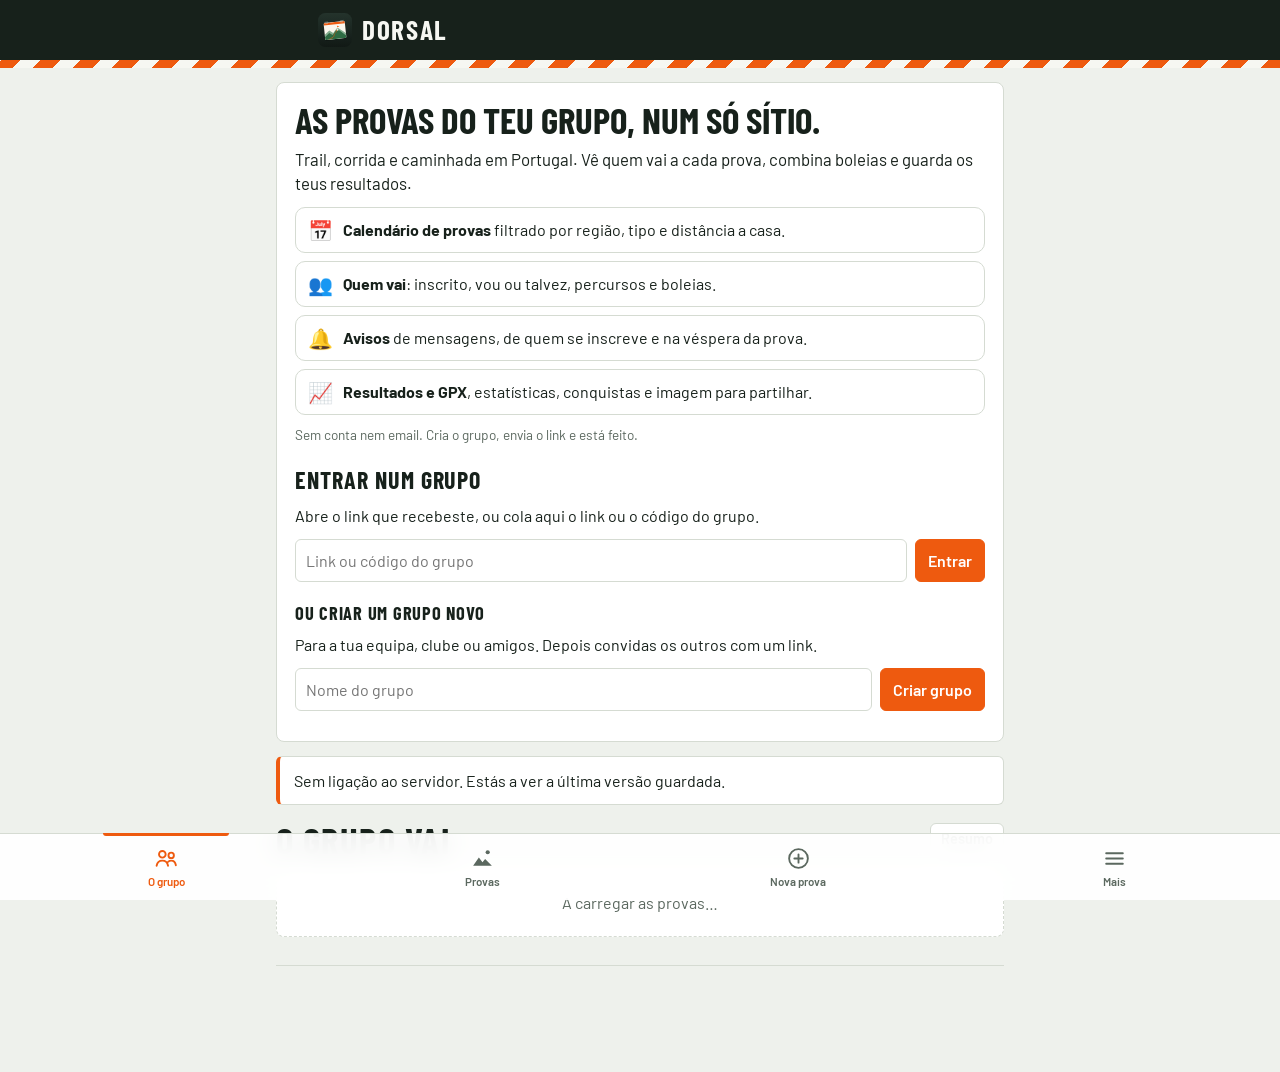
==== commit 5a85880d: "Versão 43 (pesquisa e filtro de tipo corrigidos); documentação da recolha automática Co-Authored-By:" ====
--- a/index.html
+++ b/index.html
@@ -14,7 +14,7 @@
 <meta name="apple-mobile-web-app-status-bar-style" content="black-translucent">
 <link rel="preconnect" href="https://fonts.googleapis.com">
 <link rel="stylesheet" href="https://fonts.googleapis.com/css2?family=Barlow+Condensed:wght@500;600;700&family=Barlow:wght@400;500;600&display=swap">
-<link rel="stylesheet" href="app.css?v=42">
+<link rel="stylesheet" href="app.css?v=43">
 </head>
 <body>
 <div class="topbar"><div class="wrap brand"><button class="menu-btn" id="menuBtn" aria-label="Abrir menu" aria-expanded="false" aria-controls="menu"><span></span><span></span><span></span></button><img src="icons/dorsal-v2.svg" alt="" width="34" height="34"><span>Dorsal</span><button class="me-btn" id="meBtn" hidden></button></div></div>
@@ -162,10 +162,10 @@
   <button class="tab" id="tab-menu" type="button"><svg viewBox="0 0 24 24" aria-hidden="true"><path d="M4 7h16M4 12h16M4 17h16"/></svg><span>Mais</span></button>
 </nav>
 <div class="toast" id="toast" hidden></div>
-<script src="config.js?v=42"></script>
-<script src="conteudos.js?v=42"></script>
-<script src="lugares.js?v=42"></script>
-<script src="gpx.js?v=42"></script>
-<script src="app.js?v=42"></script>
+<script src="config.js?v=43"></script>
+<script src="conteudos.js?v=43"></script>
+<script src="lugares.js?v=43"></script>
+<script src="gpx.js?v=43"></script>
+<script src="app.js?v=43"></script>
 </body>
 </html>
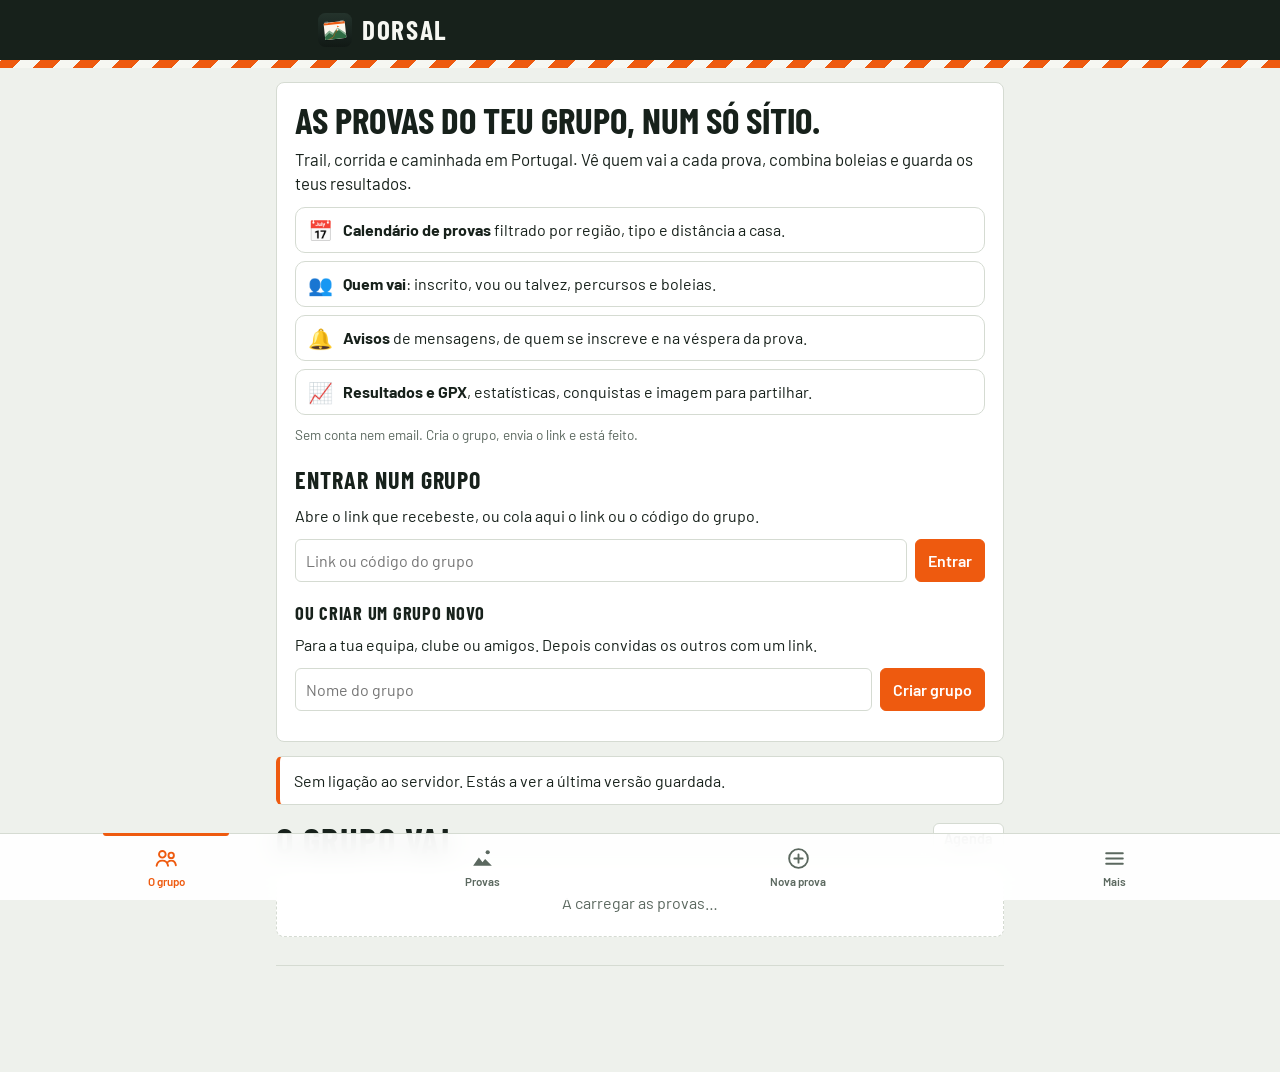
==== commit dce08294: "Agenda do grupo para o WhatsApp: texto formatado e imagem partilhável (v44) Co-Authored-By: Claude O" ====
--- a/index.html
+++ b/index.html
@@ -14,7 +14,7 @@
 <meta name="apple-mobile-web-app-status-bar-style" content="black-translucent">
 <link rel="preconnect" href="https://fonts.googleapis.com">
 <link rel="stylesheet" href="https://fonts.googleapis.com/css2?family=Barlow+Condensed:wght@500;600;700&family=Barlow:wght@400;500;600&display=swap">
-<link rel="stylesheet" href="app.css?v=43">
+<link rel="stylesheet" href="app.css?v=44">
 </head>
 <body>
 <div class="topbar"><div class="wrap brand"><button class="menu-btn" id="menuBtn" aria-label="Abrir menu" aria-expanded="false" aria-controls="menu"><span></span><span></span><span></span></button><img src="icons/dorsal-v2.svg" alt="" width="34" height="34"><span>Dorsal</span><button class="me-btn" id="meBtn" hidden></button></div></div>
@@ -73,14 +73,10 @@
   <div id="app">
     <section id="view-prova" hidden></section>
     <div id="lista">
-    <div class="pg-head" id="pgHead"><h1 id="pgTitle">O grupo vai</h1><button class="btn small" id="resumoBtn" aria-label="Resumo para o WhatsApp">Resumo</button>
+    <div class="pg-head" id="pgHead"><h1 id="pgTitle">O grupo vai</h1><button class="btn small" id="resumoBtn" aria-label="Agenda do grupo para o WhatsApp">Agenda</button>
       <div class="seg vista" id="vistaSeg" role="group" aria-label="Vista"><button type="button" data-v="lista">Lista</button><button type="button" data-v="cal">Calendário</button></div></div>
 
-    <section id="resumo" class="msg" hidden>
-      <p class="hint">Provas das próximas 6 semanas em que alguém do grupo marcou presença.</p>
-      <textarea id="resumoText" readonly aria-label="Resumo para o WhatsApp"></textarea>
-      <div class="row"><button class="btn primary small" id="resumoCopy">Copiar</button><a class="btn small" id="resumoWa" target="_blank" rel="noopener">Abrir no WhatsApp</a></div>
-    </section>
+    <section id="resumo" class="panel agenda" hidden></section>
 
     <section id="view-grupo"></section>
 
@@ -162,10 +158,10 @@
   <button class="tab" id="tab-menu" type="button"><svg viewBox="0 0 24 24" aria-hidden="true"><path d="M4 7h16M4 12h16M4 17h16"/></svg><span>Mais</span></button>
 </nav>
 <div class="toast" id="toast" hidden></div>
-<script src="config.js?v=43"></script>
-<script src="conteudos.js?v=43"></script>
-<script src="lugares.js?v=43"></script>
-<script src="gpx.js?v=43"></script>
-<script src="app.js?v=43"></script>
+<script src="config.js?v=44"></script>
+<script src="conteudos.js?v=44"></script>
+<script src="lugares.js?v=44"></script>
+<script src="gpx.js?v=44"></script>
+<script src="app.js?v=44"></script>
 </body>
 </html>
--- a/app.css
+++ b/app.css
@@ -601,3 +601,17 @@
 .fleg .linkbtn{color:#fff;opacity:.85}
 .lbnav{position:absolute;top:50%;transform:translateY(-50%);background:rgba(255,255,255,.15);color:#fff;border:0;width:44px;height:64px;font-size:2rem;border-radius:8px}
 .lbnav.esq{left:6px}.lbnav.dir{right:6px}
+/* agenda do grupo */
+#resumo.agenda h2{margin:0}
+.agsel{display:flex;gap:8px;flex-wrap:wrap;margin:12px 0 8px}
+.agopts{display:flex;flex-wrap:wrap;gap:6px 16px;margin:4px 0 6px}
+.agck{display:flex;align-items:center;gap:6px;font-size:.9rem}
+.agck input{width:18px;height:18px;accent-color:var(--accent,#ee5a0f)}
+.agprev{display:flex;gap:10px;overflow-x:auto;margin:8px 0;scroll-snap-type:x mandatory}
+.agprev img{height:300px;width:auto;border-radius:12px;box-shadow:0 2px 10px rgba(0,0,0,.25);scroll-snap-align:start;flex:none}
+#resumo.agenda textarea{min-height:140px;font-size:.85rem}
+.row.wrap{flex-wrap:wrap}
+.agsel .chip{border:1px solid var(--line);background:var(--chip);border-radius:999px;padding:7px 14px;font-weight:600;color:inherit}
+.agsel .chip.on{background:var(--accent);border-color:var(--accent);color:#fff}
+#resumo.agenda>.row.between h2{font-size:1.15rem;line-height:1.2}
+#resumo.agenda textarea{width:100%;box-sizing:border-box}
